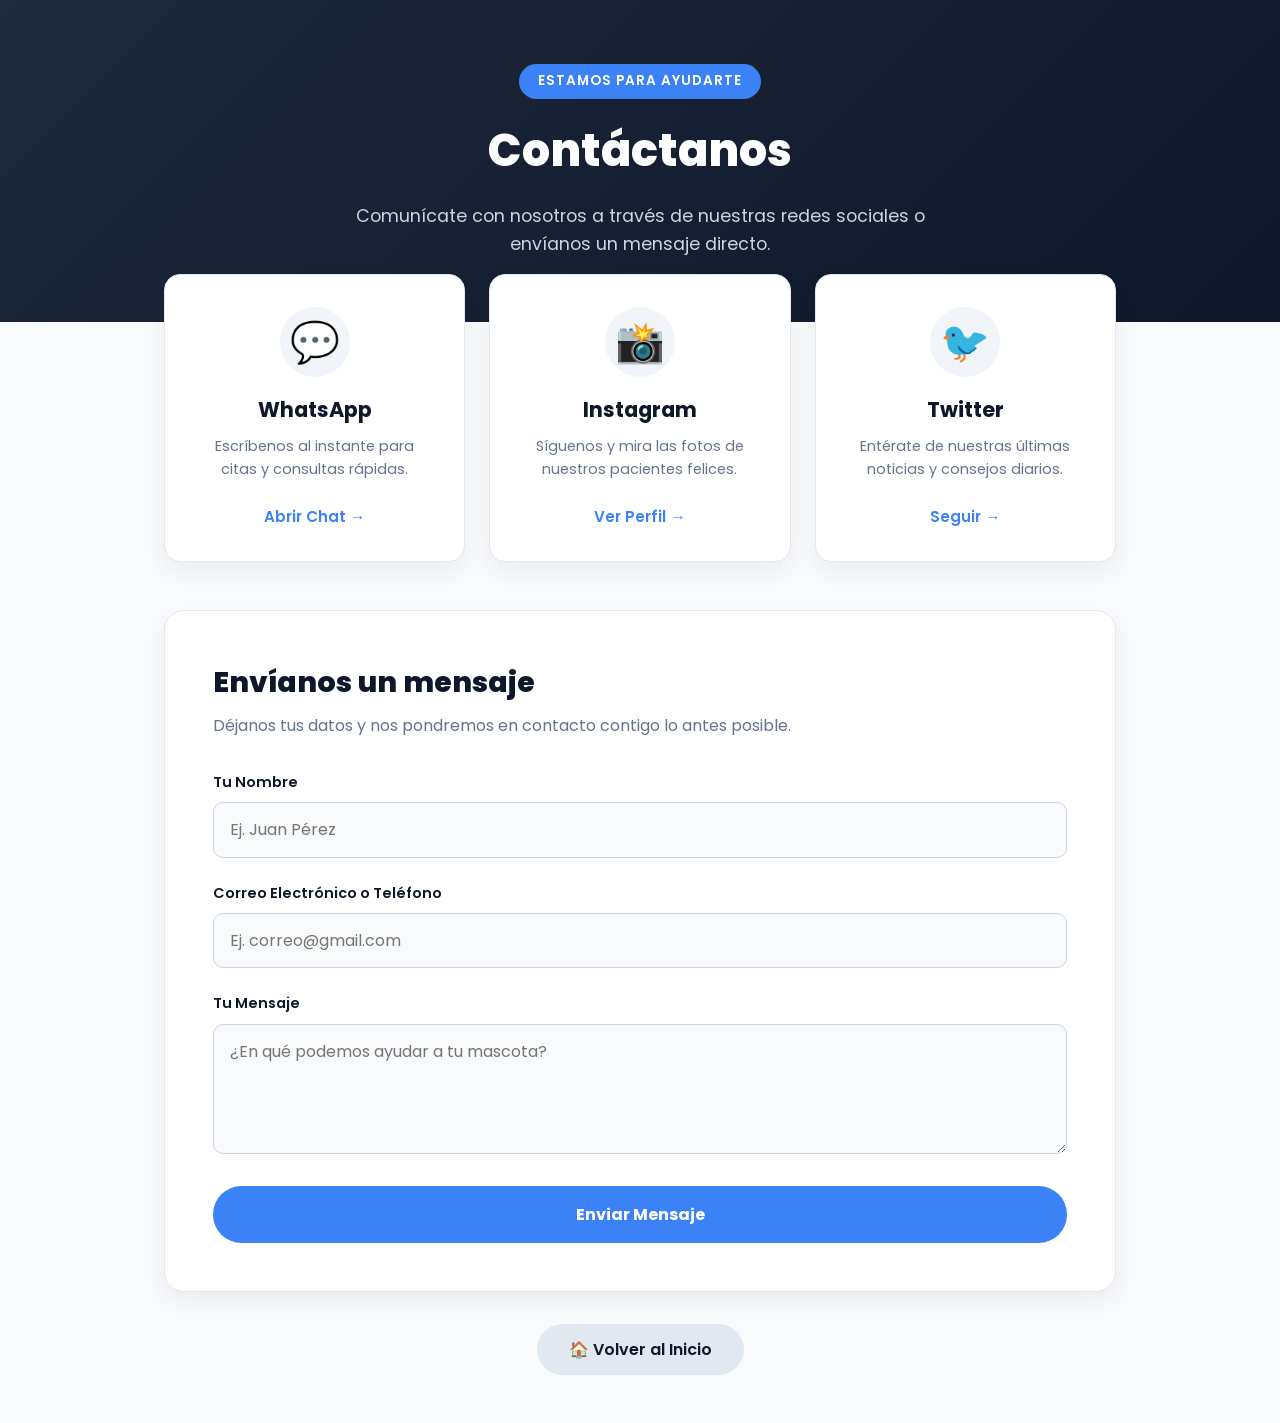
==== Contacto/contacto.html @ dd22a338 "Add files via upload" ====
<!DOCTYPE html>
<html lang="es">
<head>
    <meta charset="UTF-8">
    <meta name="viewport" content="width=device-width, initial-scale=1.0">
    <title>Contacto - VetCare Premium</title>
    
    <!-- Enlace al archivo CSS de estilos -->
    <link rel="stylesheet" href="contacto.css">
    
    <!-- Fuente moderna -->
    <link href="https://fonts.googleapis.com/css2?family=Poppins:wght@400;500;600;700;800&display=swap" rel="stylesheet">
</head>
<body>

    <!-- Encabezado de la página -->
    <header class="main-header">
        <div class="header-content">
            <span class="badge">Estamos para ayudarte</span>
            <h1>Contáctanos</h1>
            <p>Comunícate con nosotros a través de nuestras redes sociales o envíanos un mensaje directo.</p>
        </div>
    </header>

    <main class="contact-container">
        
        <!-- Tarjetas de Redes Sociales y Comunicación -->
        <div class="social-grid">
            
            <!-- WhatsApp -->
            <a href="https://chat.whatsapp.com/DPaBUyf6cbuBgIT8KZkjf7" target="_blank" class="social-card whatsapp">
                <div class="social-icon">💬</div>
                <h3>WhatsApp</h3>
                <p>Escríbenos al instante para citas y consultas rápidas.</p>
                <span class="social-link-text">Abrir Chat &rarr;</span>
            </a>

            <!-- Instagram -->
            <a href="https://www.instagram.com/diegofrank_x20x/" target="_blank" class="social-card instagram">
                <div class="social-icon">📸</div>
                <h3>Instagram</h3>
                <p>Síguenos y mira las fotos de nuestros pacientes felices.</p>
                <span class="social-link-text">Ver Perfil &rarr;</span>
            </a>

            <!-- Twitter / X -->
            <a href="https://x.com/Frankx20x262927" target="_blank" class="social-card twitter">
                <div class="social-icon">🐦</div>
                <h3>Twitter</h3>
                <p>Entérate de nuestras últimas noticias y consejos diarios.</p>
                <span class="social-link-text">Seguir &rarr;</span>
            </a>

        </div>

        <!-- Formulario de Contacto -->
        <div class="contact-form-section">
            <h2>Envíanos un mensaje</h2>
            <p>Déjanos tus datos y nos pondremos en contacto contigo lo antes posible.</p>
            
            <form onsubmit="event.preventDefault(); alert('¡Mensaje enviado con éxito!');">
                <div class="form-group">
                    <label for="nombre">Tu Nombre</label>
                    <input type="text" id="nombre" placeholder="Ej. Juan Pérez" required>
                </div>

                <div class="form-group">
                    <label for="email">Correo Electrónico o Teléfono</label>
                    <input type="text" id="email" placeholder="Ej. correo@gmail.com" required>
                </div>

                <div class="form-group">
                    <label for="mensaje">Tu Mensaje</label>
                    <textarea id="mensaje" rows="4" placeholder="¿En qué podemos ayudar a tu mascota?" required></textarea>
                </div>

                <button type="submit" class="btn-submit">Enviar Mensaje</button>
            </form>
        </div>

        <!-- Botón para regresar al inicio -->
        <div class="back-home">
            <!-- Recuerda que si tu página principal se llama servicio.html, puedes cambiar index.html por servicio.html -->
            <a href="servicio.html" class="btn-home">🏠 Volver al Inicio</a>
        </div>

    </main>

</body>
</html>
---- Contacto/contacto.css ----
:root {
    --primary: #3b82f6;
    --bg-color: #f8fafc;
    --card-bg: #ffffff;
    --text-dark: #0f172a;
    --text-muted: #64748b;
}

* {
    margin: 0;
    padding: 0;
    box-sizing: border-box;
    font-family: 'Poppins', sans-serif;
}

body {
    background-color: var(--bg-color);
    color: var(--text-dark);
    line-height: 1.6;
}

/* Encabezado */
.main-header {
    background: linear-gradient(135deg, #1e293b 0%, #0f172a 100%);
    color: white;
    padding: 4rem 2rem;
    text-align: center;
}

.badge {
    background-color: var(--primary);
    color: white;
    padding: 0.4rem 1.2rem;
    border-radius: 2rem;
    font-size: 0.85rem;
    font-weight: 600;
    text-transform: uppercase;
    letter-spacing: 1px;
    display: inline-block;
    margin-bottom: 1rem;
}

.main-header h1 {
    font-size: 2.8rem;
    font-weight: 800;
    margin-bottom: 1rem;
}

.main-header p {
    font-size: 1.1rem;
    color: #cbd5e1;
    max-width: 600px;
    margin: 0 auto;
}

/* Contenedor principal */
.contact-container {
    max-width: 1000px;
    margin: -3rem auto 3rem auto;
    padding: 0 1.5rem;
}

/* Cuadrícula de Redes Sociales */
.social-grid {
    display: grid;
    grid-template-columns: repeat(auto-fit, minmax(280px, 1fr));
    gap: 1.5rem;
    margin-bottom: 3rem;
}

.social-card {
    background: var(--card-bg);
    padding: 2rem;
    border-radius: 16px;
    box-shadow: 0 10px 25px rgba(0,0,0,0.06);
    text-align: center;
    text-decoration: none;
    color: inherit;
    border: 1px solid #e2e8f0;
    transition: transform 0.3s ease, box-shadow 0.3s ease;
    display: flex;
    flex-direction: column;
    align-items: center;
}

.social-card:hover {
    transform: translateY(-8px);
    box-shadow: 0 15px 30px rgba(0,0,0,0.1);
}

.social-icon {
    font-size: 2.5rem;
    margin-bottom: 1rem;
    background: #f1f5f9;
    width: 70px;
    height: 70px;
    display: flex;
    align-items: center;
    justify-content: center;
    border-radius: 50%;
}

.social-card h3 {
    font-size: 1.3rem;
    font-weight: 700;
    margin-bottom: 0.5rem;
    color: var(--text-dark);
}

.social-card p {
    font-size: 0.9rem;
    color: var(--text-muted);
    margin-bottom: 1.5rem;
}

.social-link-text {
    font-weight: 600;
    font-size: 0.95rem;
    color: var(--primary);
    margin-top: auto;
}

/* Estilos específicos de colores por red social al pasar el mouse */
.social-card.whatsapp:hover { border-color: #25D366; }
.social-card.instagram:hover { border-color: #E1306C; }
.social-card.twitter:hover { border-color: #1DA1F2; }

/* Sección del Formulario */
.contact-form-section {
    background: var(--card-bg);
    padding: 3rem;
    border-radius: 20px;
    box-shadow: 0 10px 25px rgba(0,0,0,0.06);
    border: 1px solid #e2e8f0;
    margin-bottom: 2rem;
}

.contact-form-section h2 {
    font-size: 1.8rem;
    font-weight: 800;
    margin-bottom: 0.5rem;
    color: var(--text-dark);
}

.contact-form-section p {
    color: var(--text-muted);
    margin-bottom: 2rem;
}

.form-group {
    margin-bottom: 1.5rem;
    text-align: left;
}

.form-group label {
    display: block;
    font-weight: 600;
    font-size: 0.9rem;
    margin-bottom: 0.5rem;
    color: var(--text-dark);
}

.form-group input,
.form-group textarea {
    width: 100%;
    padding: 0.9rem 1rem;
    border: 1px solid #cbd5e1;
    border-radius: 10px;
    font-size: 1rem;
    outline: none;
    transition: border-color 0.3s ease;
    background-color: #f8fafc;
}

.form-group input:focus,
.form-group textarea:focus {
    border-color: var(--primary);
    background-color: #ffffff;
}

.btn-submit {
    background-color: var(--primary);
    color: white;
    border: none;
    padding: 1rem 2rem;
    border-radius: 50px;
    font-size: 1rem;
    font-weight: 700;
    cursor: pointer;
    width: 100%;
    transition: background-color 0.3s ease, transform 0.2s ease;
}

.btn-submit:hover {
    background-color: #1d4ed8;
    transform: scale(1.01);
}

/* Botón Volver al inicio */
.back-home {
    text-align: center;
}

.btn-home {
    display: inline-block;
    background-color: #e2e8f0;
    color: var(--text-dark);
    padding: 0.8rem 2rem;
    border-radius: 50px;
    text-decoration: none;
    font-weight: 600;
    transition: background-color 0.3s ease;
}

.btn-home:hover {
    background-color: #cbd5e1;
}
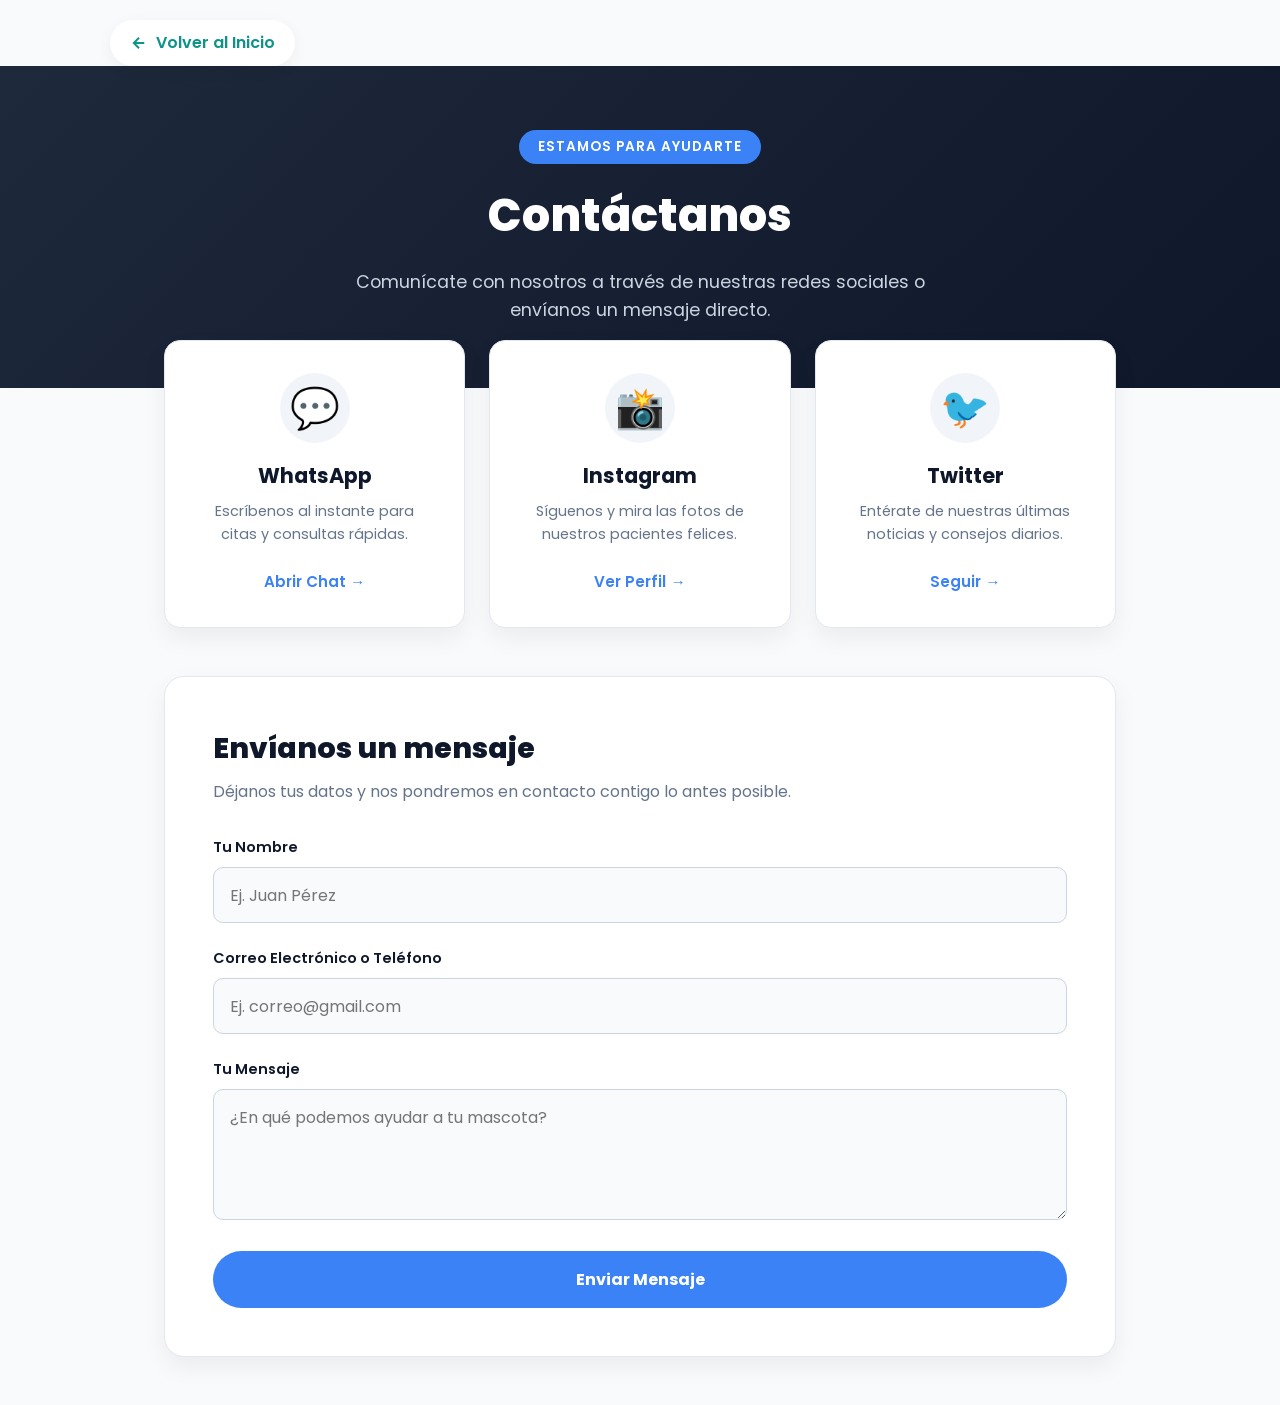
==== commit 2aedf817: "Add files via upload" ====
--- a/Contacto/contacto.html
+++ b/Contacto/contacto.html
@@ -12,6 +12,14 @@
     <link href="https://fonts.googleapis.com/css2?family=Poppins:wght@400;500;600;700;800&display=swap" rel="stylesheet">
 </head>
 <body>
+
+    <!-- Botón para Volver al Inicio -->
+    <div style="max-width: 1100px; margin: 20px auto 0 auto; padding: 0 20px;">
+        <a href="../index.html" class="btn-volver-inicio" style="display: inline-flex; align-items: center; gap: 8px; text-decoration: none; background: #ffffff; color: #0d9488; padding: 10px 20px; border-radius: 30px; font-weight: 600; font-family: 'Poppins', sans-serif; box-shadow: 0 4px 15px rgba(0,0,0,0.05); transition: background 0.3s ease;">
+            <svg width="18" height="18" viewBox="0 0 24 24" fill="none" stroke="currentColor" stroke-width="2.5"><path d="M19 12H5M12 19l-7-7 7-7"/></svg>
+            Volver al Inicio
+        </a>
+    </div>
 
     <!-- Encabezado de la página -->
     <header class="main-header">
@@ -78,12 +86,6 @@
             </form>
         </div>
 
-        <!-- Botón para regresar al inicio -->
-        <div class="back-home">
-            <!-- Recuerda que si tu página principal se llama servicio.html, puedes cambiar index.html por servicio.html -->
-            <a href="servicio.html" class="btn-home">🏠 Volver al Inicio</a>
-        </div>
-
     </main>
 
 </body>
